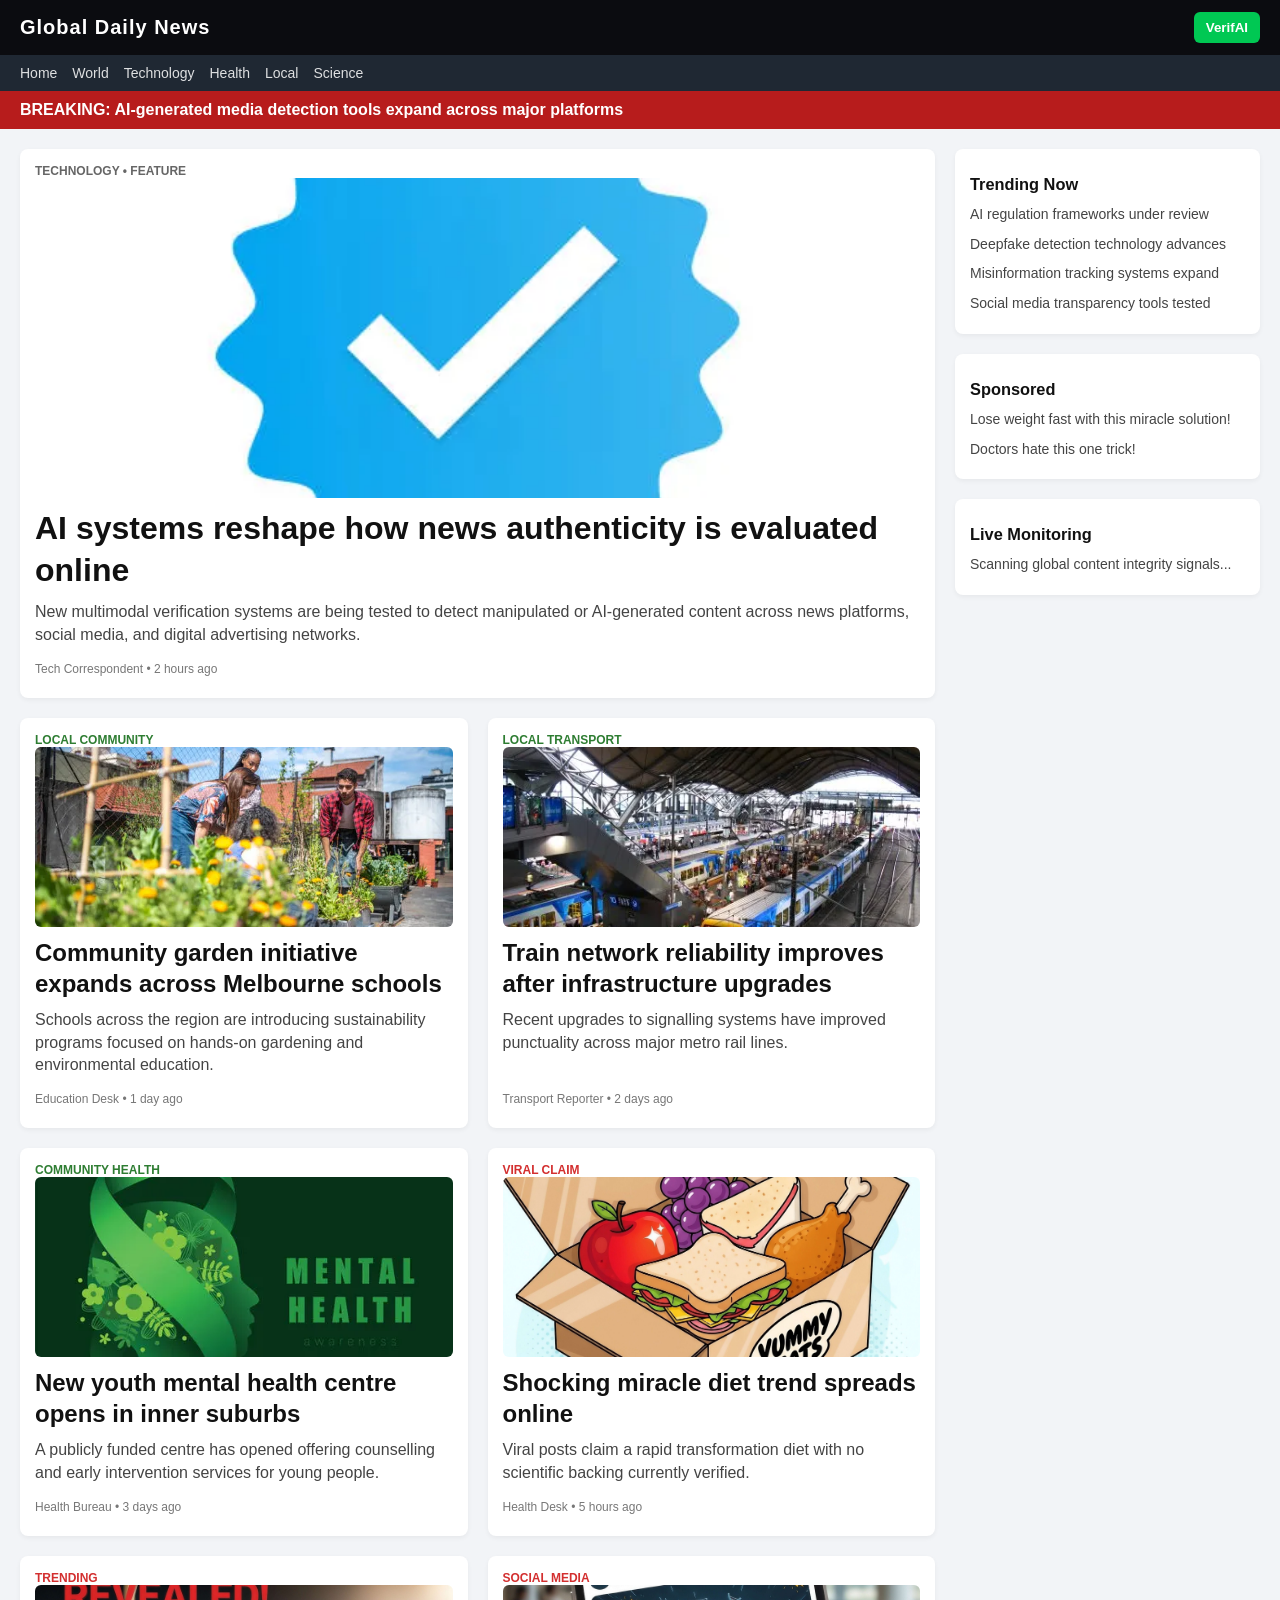
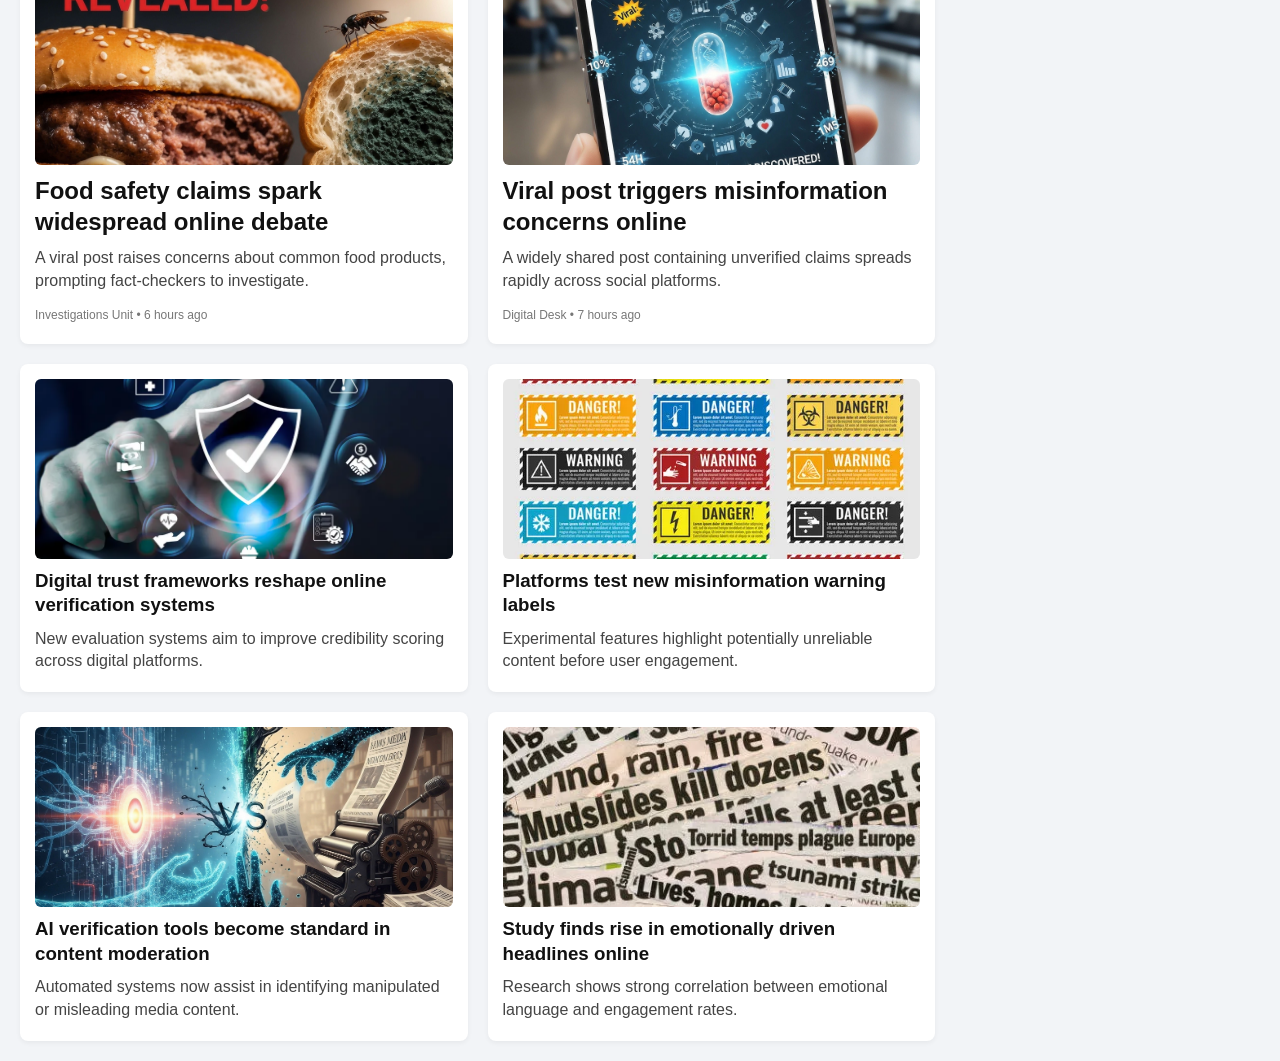
==== pages/news.html @ 673e234b "Added mock websites and images" ====
<!DOCTYPE html>
<html lang="en">
<head>
    <meta charset="UTF-8">
    <meta name="viewport" content="width=device-width, initial-scale=1.0">
    <title>Global Daily News</title>
    <link rel="stylesheet" href="../styles/styles.css">
</head>
<body>

<div class="topbar">
    <div class="brand">Global Daily News</div>
    <button class="verifai-btn" onclick="runVerifAI()">VerifAI</button>
</div>

<div class="navbar">
    <a href="#">Home</a>
    <a href="#">World</a>
    <a href="#">Technology</a>
    <a href="#">Health</a>
    <a href="#">Local</a>
    <a href="#">Science</a>
</div>

<div style="background:#b71c1c;color:white;padding:10px 20px;font-weight:bold;">
    BREAKING: AI-generated media detection tools expand across major platforms
</div>

<div class="page">

    <div class="main-content">

        <div class="card featured">
            <div style="font-size:12px;color:#666;font-weight:bold;">TECHNOLOGY • FEATURE</div>
            <img src="../assets/images/verification.png" alt="Verification Interface">
            <h1>AI systems reshape how news authenticity is evaluated online</h1>
            <p>
                New multimodal verification systems are being tested to detect manipulated or AI-generated content
                across news platforms, social media, and digital advertising networks.
            </p>
            <p style="font-size:12px;color:#777;margin-top:auto;padding-top:10px;">Tech Correspondent • 2 hours ago</p>
        </div>

        <div class="card">
            <div style="font-size:12px;color:#2e7d32;font-weight:bold;">LOCAL COMMUNITY</div>
            <img src="../assets/images/communitygarden.png" alt="Community Garden">
            <h2>Community garden initiative expands across Melbourne schools</h2>
            <p>
                Schools across the region are introducing sustainability programs focused on hands-on gardening
                and environmental education.
            </p>
            <p style="font-size:12px;color:#777;margin-top:auto;padding-top:10px;">Education Desk • 1 day ago</p>
        </div>

        <div class="card">
            <div style="font-size:12px;color:#2e7d32;font-weight:bold;">LOCAL TRANSPORT</div>
            <img src="../assets/images/train.png" alt="Train Network">
            <h2>Train network reliability improves after infrastructure upgrades</h2>
            <p>
                Recent upgrades to signalling systems have improved punctuality across major metro rail lines.
            </p>
            <p style="font-size:12px;color:#777;margin-top:auto;padding-top:10px;">Transport Reporter • 2 days ago</p>
        </div>

        <div class="card">
            <div style="font-size:12px;color:#2e7d32;font-weight:bold;">COMMUNITY HEALTH</div>
            <img src="../assets/images/mentalhealth.png" alt="Mental Health Centre">
            <h2>New youth mental health centre opens in inner suburbs</h2>
            <p>
                A publicly funded centre has opened offering counselling and early intervention services for young people.
            </p>
            <p style="font-size:12px;color:#777;margin-top:auto;padding-top:10px;">Health Bureau • 3 days ago</p>
        </div>

        <div class="card">
            <div style="font-size:12px;color:#d32f2f;font-weight:bold;">VIRAL CLAIM</div>
            <img src="../assets/images/genAI-food.jpg" alt="Miracle Diet Claim">
            <h2>Shocking miracle diet trend spreads online</h2>
            <p>
                Viral posts claim a rapid transformation diet with no scientific backing currently verified.
            </p>
            <p style="font-size:12px;color:#777;margin-top:auto;padding-top:10px;">Health Desk • 5 hours ago</p>
        </div>

        <div class="card">
            <div style="font-size:12px;color:#d32f2f;font-weight:bold;">TRENDING</div>
            <img src="../assets/images/genAI-foodsafety.jpg" alt="Food Safety Debate">
            <h2>Food safety claims spark widespread online debate</h2>
            <p>
                A viral post raises concerns about common food products, prompting fact-checkers to investigate.
            </p>
            <p style="font-size:12px;color:#777;margin-top:auto;padding-top:10px;">Investigations Unit • 6 hours ago</p>
        </div>

        <div class="card">
            <div style="font-size:12px;color:#d32f2f;font-weight:bold;">SOCIAL MEDIA</div>
            <img src="../assets/images/genAI-socialmediapost.jpg" alt="Misinformation Warnings">
            <h2>Viral post triggers misinformation concerns online</h2>
            <p>
                A widely shared post containing unverified claims spreads rapidly across social platforms.
            </p>
            <p style="font-size:12px;color:#777;margin-top:auto;padding-top:10px;">Digital Desk • 7 hours ago</p>
        </div>

        <div class="card">
            <img src="../assets/images/digitaltrustframe.png" alt="Trust Frameworks">
            <h3>Digital trust frameworks reshape online verification systems</h3>
            <p>New evaluation systems aim to improve credibility scoring across digital platforms.</p>
        </div>

        <div class="card">
            <img src="../assets/images/warninglabels.png" alt="Warning Labels">
            <h3>Platforms test new misinformation warning labels</h3>
            <p>Experimental features highlight potentially unreliable content before user engagement.</p>
        </div>

        <div class="card">
            <img src="../assets/images/genAI-aivsnews.jpg" alt="AI Verification Content Modification">
            <h3>AI verification tools become standard in content moderation</h3>
            <p>Automated systems now assist in identifying manipulated or misleading media content.</p>
        </div>

        <div class="card">
            <img src="../assets/images/headlines.png" alt="Headline Study">
            <h3>Study finds rise in emotionally driven headlines online</h3>
            <p>Research shows strong correlation between emotional language and engagement rates.</p>
        </div>

    </div> <div class="sidebar">

    <div class="card">
        <h3>Trending Now</h3>
        <p>AI regulation frameworks under review</p>
        <p>Deepfake detection technology advances</p>
        <p>Misinformation tracking systems expand</p>
        <p>Social media transparency tools tested</p>
    </div>

    <div class="card">
        <h3>Sponsored</h3>
        <p>Lose weight fast with this miracle solution!</p>
        <p>Doctors hate this one trick!</p>
    </div>

    <div class="card">
        <h3>Live Monitoring</h3>
        <p>Scanning global content integrity signals...</p>
    </div>

</div> </div> <script src="script.js"></script>
</body>
</html>
---- styles/styles.css ----
body {
    font-family: Arial, Helvetica, sans-serif;
    margin: 0;
    background: #f2f4f7;
    color: #111;
}

/* ================= TOP BAR ================= */
.topbar {
    background: #0b0c10;
    color: white;
    padding: 12px 20px;
    display: flex;
    justify-content: space-between;
    align-items: center;
}

.brand {
    font-size: 20px;
    font-weight: bold;
    letter-spacing: 1px;
}

/* ================= NAV BAR ================= */
.navbar {
    background: #1f2833;
    display: flex;
    gap: 15px;
    padding: 10px 20px;
    font-size: 14px;
}

.navbar a {
    color: white;
    text-decoration: none;
    opacity: 0.85;
}

.navbar a:hover {
    opacity: 1;
}

/* ================= MAIN LAYOUT ================= */
.page {
    display: grid;
    /* Two-column layout: 3 parts content area, 1 part sidebar */
    grid-template-columns: 3fr 1fr;
    gap: 20px;
    padding: 20px;
    max-width: 1400px;
    margin: 0 auto;
    align-items: flex-start;
}

/* Responsively grids out all standard news cards */
.main-content {
    display: grid;
    grid-template-columns: repeat(auto-fill, minmax(320px, 1fr));
    gap: 20px;
}

/* ================= CARD SYSTEM ================= */
.card {
    background: white;
    border-radius: 8px;
    box-shadow: 0 2px 5px rgba(0,0,0,0.05);

    /* Width is handled responsively by the grid engine */
    width: 100%;
    box-sizing: border-box;

    display: flex;
    flex-direction: column;
    overflow: hidden;
    position: relative;
    padding: 15px;
    transition: 0.2s ease;
}

/* Hover effect */
.card:hover {
    transform: translateY(-3px);
    box-shadow: 0 6px 15px rgba(0,0,0,0.12);
}

/* ================= IMAGES ================= */
.card img {
    width: 100%;
    height: 180px;
    object-fit: cover;
    border-radius: 6px;
    flex-shrink: 0;
}

/* ================= TEXT ================= */
.card h1,
.card h2,
.card h3 {
    margin: 10px 0 5px 0;
    line-height: 1.3;
}

.card p {
    margin: 5px 0;
    color: #444;
    line-height: 1.4;
}

/* ================= FEATURED CARD ================= */
/* Forces the top card to span completely across the news grid rows */
.card.featured {
    grid-column: 1 / -1;
}

.card.featured img {
    height: 320px; /* Gives the focal point story a larger impact image */
}

/* ================= SIDEBAR ================= */
.sidebar {
    display: flex;
    flex-direction: column;
    gap: 20px;
}

.sidebar .card {
    font-size: 14px;
}

/* ================= VERIFAI BUTTON ================= */
.verifai-btn {
    background: #00c853;
    border: none;
    padding: 8px 12px;
    color: white;
    cursor: pointer;
    border-radius: 6px;
    font-weight: bold;
}

/* ================= VERIFAI BADGE ================= */
.badge {
    position: absolute;
    top: 10px;
    right: 10px;
    font-size: 18px;
}

body.recipe-theme {
    background: #fff7f0;
    color: #2b1d16;
}

/* Top bar different colour */
body.recipe-theme .topbar {
    background: #7a3e2b;
}

/* Nav bar warm tone */
body.recipe-theme .navbar {
    background: #a85c41;
}

/* Page layout becomes vertical flow (not news grid) */
body.recipe-theme .page {
    display: flex;
    gap: 20px;
    padding: 20px;
    max-width: 1200px;
    margin: 0 auto;
}

/* Main column becomes cookbook style */
body.recipe-theme .main-content {
    display: flex;
    flex-direction: column;
    gap: 20px;
    flex: 3;
}

/* Recipe cards are now WIDE panels (not tiles) */
body.recipe-theme .card {
    width: 100%;
    height: auto;
    border-radius: 14px;
    background: #fff;
    box-shadow: 0 6px 18px rgba(0,0,0,0.08);
}

/* Featured recipe becomes hero style */
body.recipe-theme .card.featured {
    border-left: 6px solid #d9773f;
}

/* Images taller for food emphasis */
body.recipe-theme .card img {
    height: 260px;
    border-radius: 12px;
}

/* Sidebar becomes “ingredient / ads panel” */
body.recipe-theme .sidebar {
    flex: 1;
}

/* Sidebar cards styled like shopping modules */
body.recipe-theme .sidebar .card {
    background: #fff3e6;
    border-left: 4px solid #d9773f;
}

/* Buttons updated */
body.recipe-theme .verifai-btn {
    background: #ff7a3d;
}

body.shop-theme {
    background: #f5f7fb;
    color: #1a1a1a;
}

/* Top bar */
body.shop-theme .topbar {
    background: #1e2a38;
}

/* Nav */
body.shop-theme .navbar {
    background: #2c3e50;
}

/* Layout */
body.shop-theme .page {
    display: flex;
    gap: 20px;
    padding: 20px;
    max-width: 1300px;
    margin: 0 auto;
}

/* Product grid */
body.shop-theme .main-content {
    display: grid;
    grid-template-columns: repeat(auto-fill, minmax(240px, 1fr));
    gap: 15px;
    flex: 3;
}

/* Product cards (smaller, tighter than news/recipes) */
body.shop-theme .card {
    width: 100%;
    height: 360px;
    padding: 12px;
    border-radius: 10px;
    background: white;
    box-shadow: 0 2px 8px rgba(0,0,0,0.06);
    display: flex;
    flex-direction: column;
    overflow: hidden;
}

/* Product images */
body.shop-theme .card img {
    height: 140px;
    width: 100%;
    object-fit: cover;
    border-radius: 8px;
}

/* Prices */
.price {
    font-weight: bold;
    color: #1e7a3a;
    margin-top: auto;
}

/* Ads styling (VERY important for VerifAI demo) */
.ad {
    border: 2px dashed #ff9800;
    background: #fff8e6;
}

/* Fake sketchy ads */
.ad.sketchy {
    border: 2px dashed red;
    background: #fff0f0;
}

/* VerifAI button */
body.shop-theme .verifai-btn {
    background: #00a8ff;
}
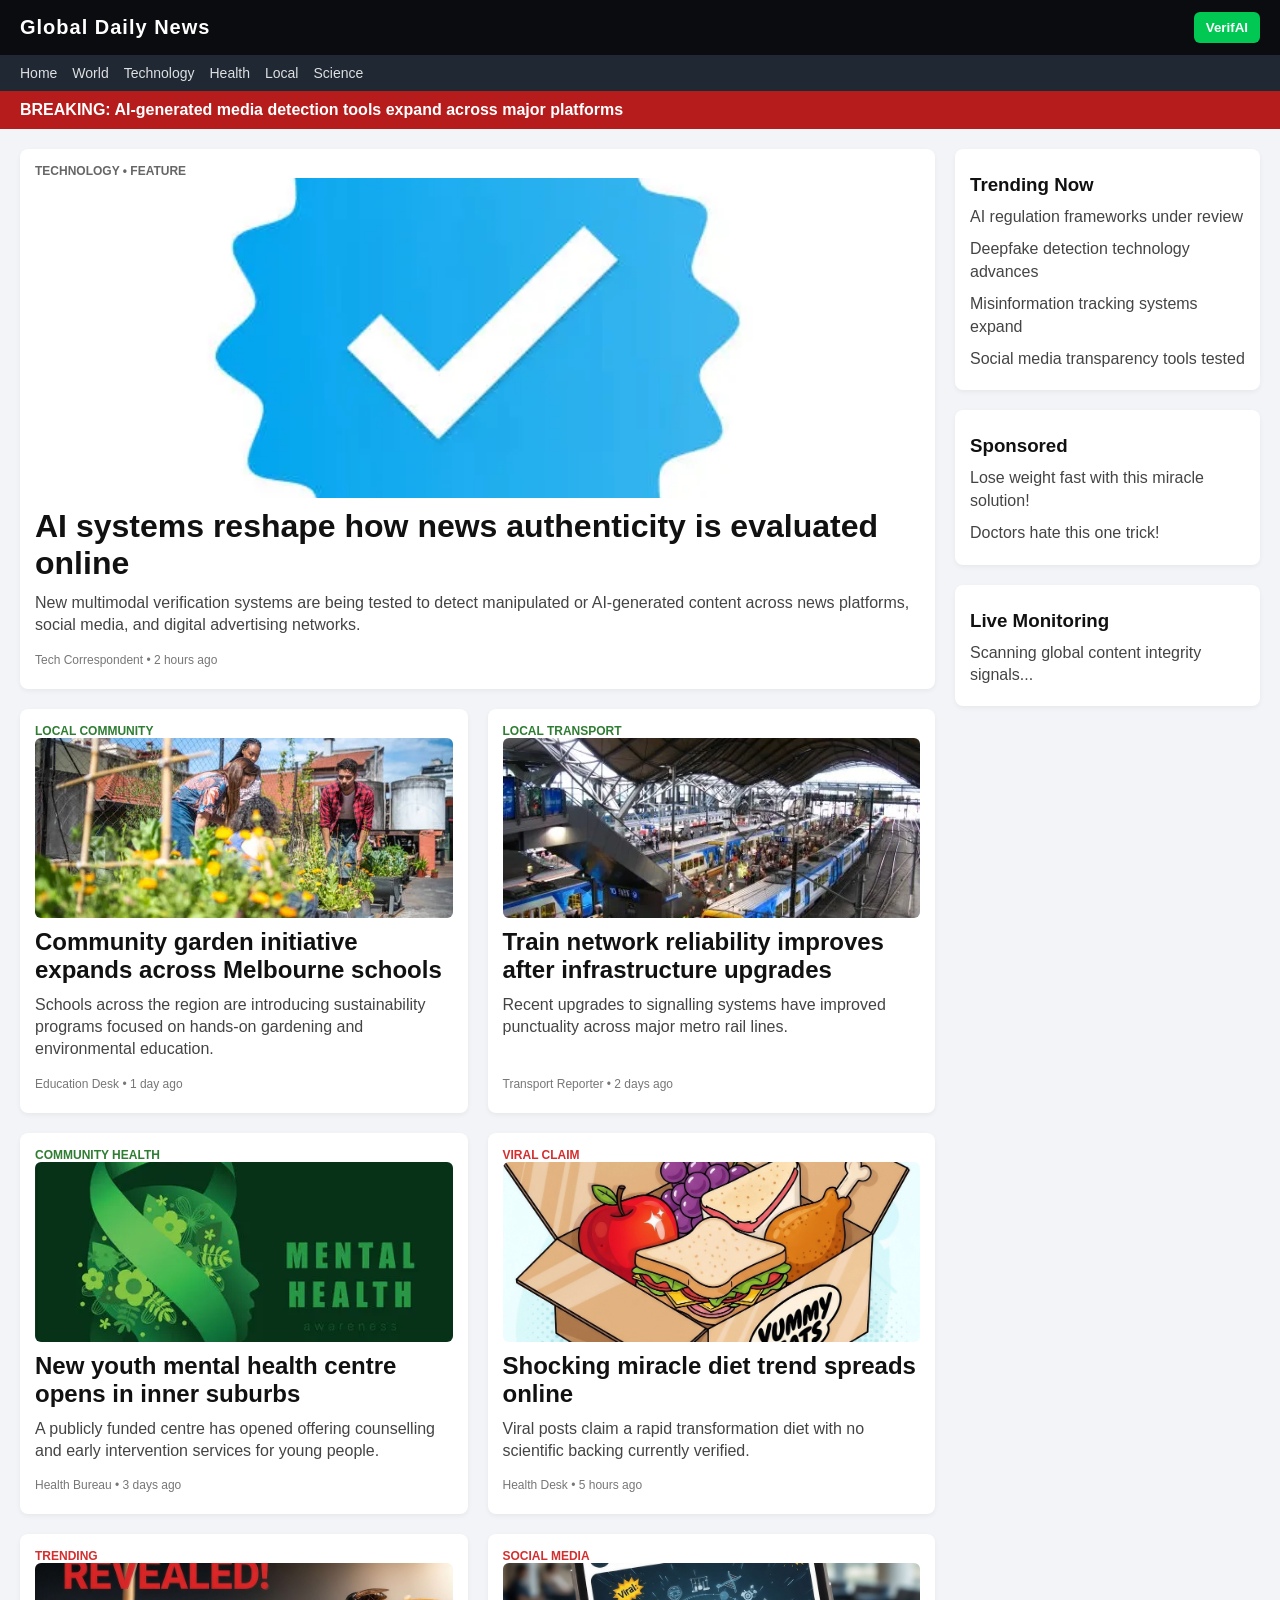
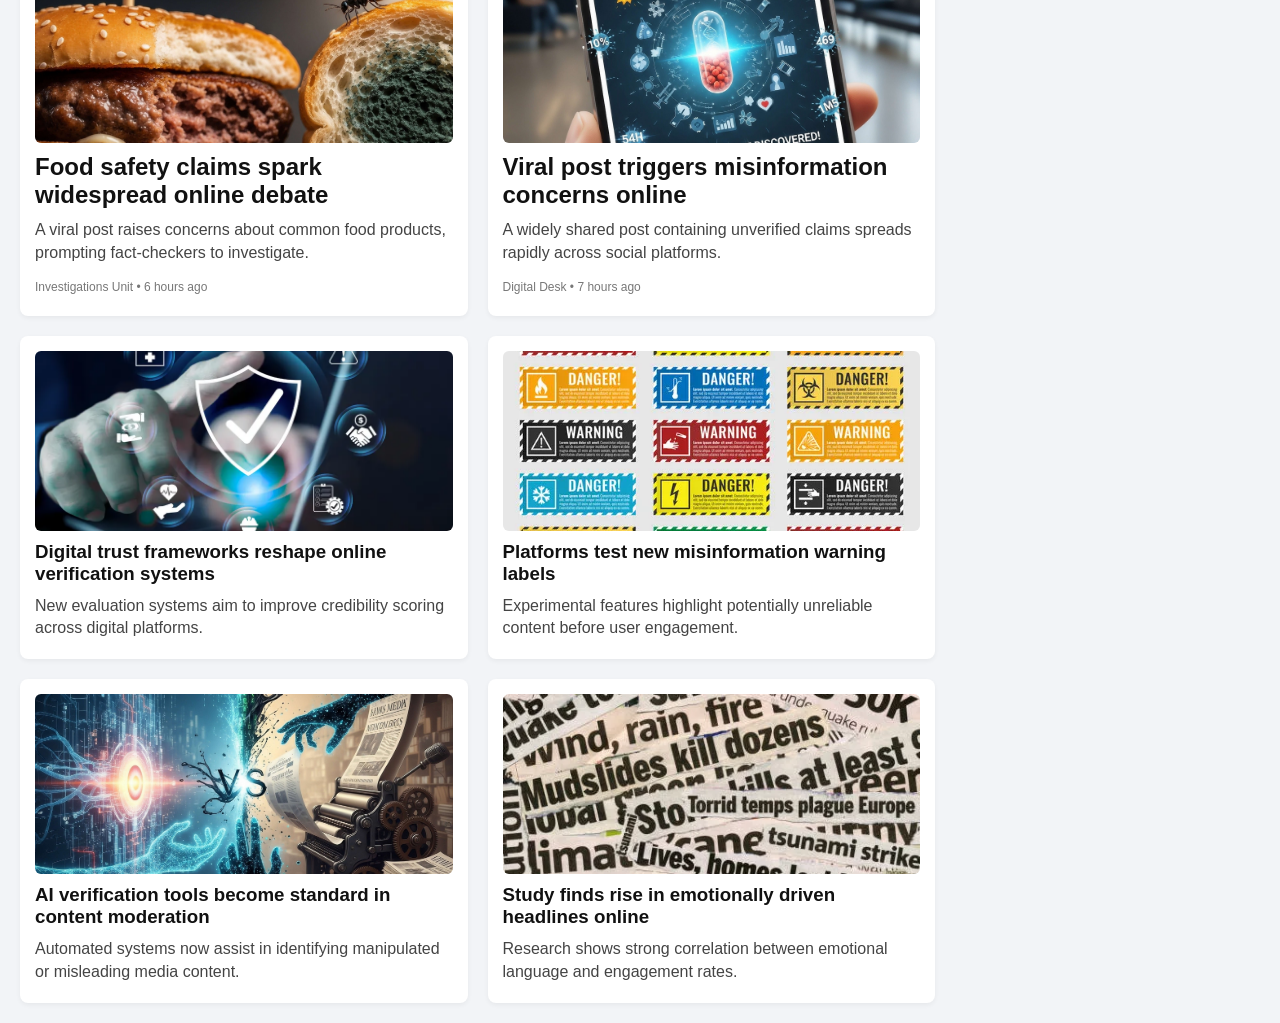
==== commit 00a3a9c4: "added script and one ui for prototype viewing" ====
--- a/pages/news.html
+++ b/pages/news.html
@@ -147,6 +147,7 @@
         <p>Scanning global content integrity signals...</p>
     </div>
 
-</div> </div> <script src="script.js"></script>
+</div> </div> <script src="../scripts/script.js"></script>
+
 </body>
 </html>
--- a/styles/styles.css
+++ b/styles/styles.css
@@ -21,7 +21,7 @@
     letter-spacing: 1px;
 }
 
-/* ================= NAV BAR ================= */
+/* ================= NAV ================= */
 .navbar {
     background: #1f2833;
     display: flex;
@@ -40,64 +40,67 @@
     opacity: 1;
 }
 
-/* ================= MAIN LAYOUT ================= */
+/* ================= LAYOUT ================= */
 .page {
     display: grid;
-    /* Two-column layout: 3 parts content area, 1 part sidebar */
     grid-template-columns: 3fr 1fr;
     gap: 20px;
     padding: 20px;
     max-width: 1400px;
     margin: 0 auto;
-    align-items: flex-start;
-}
-
-/* Responsively grids out all standard news cards */
+}
+
 .main-content {
     display: grid;
     grid-template-columns: repeat(auto-fill, minmax(320px, 1fr));
     gap: 20px;
 }
 
-/* ================= CARD SYSTEM ================= */
+.sidebar {
+    display: flex;
+    flex-direction: column;
+    gap: 20px;
+}
+
+/* ================= CARD ================= */
 .card {
     background: white;
     border-radius: 8px;
     box-shadow: 0 2px 5px rgba(0,0,0,0.05);
-
-    /* Width is handled responsively by the grid engine */
-    width: 100%;
-    box-sizing: border-box;
-
+    padding: 15px;
     display: flex;
     flex-direction: column;
+    position: relative;
     overflow: hidden;
-    position: relative;
-    padding: 15px;
     transition: 0.2s ease;
 }
 
-/* Hover effect */
 .card:hover {
     transform: translateY(-3px);
     box-shadow: 0 6px 15px rgba(0,0,0,0.12);
 }
 
-/* ================= IMAGES ================= */
 .card img {
     width: 100%;
     height: 180px;
     object-fit: cover;
     border-radius: 6px;
-    flex-shrink: 0;
+}
+
+/* featured */
+.card.featured {
+    grid-column: 1 / -1;
+}
+
+.card.featured img {
+    height: 320px;
 }
 
 /* ================= TEXT ================= */
 .card h1,
 .card h2,
 .card h3 {
-    margin: 10px 0 5px 0;
-    line-height: 1.3;
+    margin: 10px 0 5px;
 }
 
 .card p {
@@ -106,187 +109,212 @@
     line-height: 1.4;
 }
 
-/* ================= FEATURED CARD ================= */
-/* Forces the top card to span completely across the news grid rows */
-.card.featured {
-    grid-column: 1 / -1;
-}
-
-.card.featured img {
-    height: 320px; /* Gives the focal point story a larger impact image */
-}
-
-/* ================= SIDEBAR ================= */
-.sidebar {
-    display: flex;
-    flex-direction: column;
-    gap: 20px;
-}
-
-.sidebar .card {
-    font-size: 14px;
-}
-
-/* ================= VERIFAI BUTTON ================= */
+/* ================= BADGES ================= */
+.badge {
+    position: relative;
+    font-size: 18px;
+    background: rgba(255,255,255,0.95);
+    padding: 4px 6px;
+    border-radius: 6px;
+    cursor: help;
+}
+
+.badge-container {
+    position: absolute;
+    top: 10px;
+    right: 10px;
+    display: flex;
+    gap: 6px;
+    z-index: 10;
+}
+
+/* tooltip */
+.badge::after {
+    content: attr(data-tooltip);
+    position: absolute;
+    top: 120%;
+    right: 0;
+
+    background: rgba(0,0,0,0.85);
+    color: white;
+    padding: 6px 8px;
+    font-size: 11px;
+    border-radius: 6px;
+    white-space: nowrap;
+
+    opacity: 0;
+    transform: translateY(-5px);
+    transition: 0.15s ease;
+    pointer-events: none;
+}
+
+.badge:hover::after {
+    opacity: 1;
+    transform: translateY(0);
+}
+
+/* ================= AI IMAGE BADGE ================= */
+.img-badge {
+    position: absolute;
+    top: 10px;
+    left: 10px;
+    background: #111;
+    color: white;
+    padding: 6px 10px;
+    border-radius: 6px;
+    font-size: 12px;
+    z-index: 50;
+}
+
+/* tooltip */
+.img-badge .tooltip {
+    position: absolute;
+    top: 35px;
+    left: 0;
+
+    background: rgba(0,0,0,0.9);
+    color: white;
+    padding: 8px;
+    border-radius: 6px;
+    width: 220px;
+    font-size: 12px;
+
+    opacity: 0;
+    visibility: hidden;
+    transition: 0.15s ease;
+    z-index: 9999;
+}
+
+.img-badge:hover .tooltip {
+    opacity: 1;
+    visibility: visible;
+}
+
+/* ================= BUTTON ================= */
 .verifai-btn {
     background: #00c853;
     border: none;
     padding: 8px 12px;
     color: white;
+    border-radius: 6px;
+    font-weight: bold;
     cursor: pointer;
-    border-radius: 6px;
-    font-weight: bold;
-}
-
-/* ================= VERIFAI BADGE ================= */
-.badge {
-    position: absolute;
-    top: 10px;
-    right: 10px;
-    font-size: 18px;
-}
-
+}
+
+/* ================= THEMES ================= */
+
+/* RECIPE */
 body.recipe-theme {
     background: #fff7f0;
     color: #2b1d16;
 }
 
-/* Top bar different colour */
 body.recipe-theme .topbar {
     background: #7a3e2b;
 }
 
-/* Nav bar warm tone */
 body.recipe-theme .navbar {
     background: #a85c41;
 }
 
-/* Page layout becomes vertical flow (not news grid) */
-body.recipe-theme .page {
-    display: flex;
-    gap: 20px;
-    padding: 20px;
-    max-width: 1200px;
-    margin: 0 auto;
-}
-
-/* Main column becomes cookbook style */
-body.recipe-theme .main-content {
-    display: flex;
-    flex-direction: column;
-    gap: 20px;
-    flex: 3;
-}
-
-/* Recipe cards are now WIDE panels (not tiles) */
-body.recipe-theme .card {
-    width: 100%;
-    height: auto;
-    border-radius: 14px;
-    background: #fff;
-    box-shadow: 0 6px 18px rgba(0,0,0,0.08);
-}
-
-/* Featured recipe becomes hero style */
-body.recipe-theme .card.featured {
-    border-left: 6px solid #d9773f;
-}
-
-/* Images taller for food emphasis */
-body.recipe-theme .card img {
-    height: 260px;
-    border-radius: 12px;
-}
-
-/* Sidebar becomes “ingredient / ads panel” */
-body.recipe-theme .sidebar {
-    flex: 1;
-}
-
-/* Sidebar cards styled like shopping modules */
 body.recipe-theme .sidebar .card {
     background: #fff3e6;
-    border-left: 4px solid #d9773f;
-}
-
-/* Buttons updated */
-body.recipe-theme .verifai-btn {
-    background: #ff7a3d;
-}
-
+}
+
+/* SHOP */
 body.shop-theme {
     background: #f5f7fb;
-    color: #1a1a1a;
-}
-
-/* Top bar */
+}
+
 body.shop-theme .topbar {
     background: #1e2a38;
 }
 
-/* Nav */
 body.shop-theme .navbar {
     background: #2c3e50;
 }
 
-/* Layout */
-body.shop-theme .page {
-    display: flex;
-    gap: 20px;
-    padding: 20px;
-    max-width: 1300px;
-    margin: 0 auto;
-}
-
-/* Product grid */
 body.shop-theme .main-content {
-    display: grid;
     grid-template-columns: repeat(auto-fill, minmax(240px, 1fr));
-    gap: 15px;
-    flex: 3;
-}
-
-/* Product cards (smaller, tighter than news/recipes) */
+}
+
 body.shop-theme .card {
-    width: 100%;
     height: 360px;
-    padding: 12px;
-    border-radius: 10px;
-    background: white;
-    box-shadow: 0 2px 8px rgba(0,0,0,0.06);
-    display: flex;
-    flex-direction: column;
-    overflow: hidden;
-}
-
-/* Product images */
-body.shop-theme .card img {
-    height: 140px;
-    width: 100%;
-    object-fit: cover;
-    border-radius: 8px;
-}
-
-/* Prices */
+}
+
 .price {
     font-weight: bold;
     color: #1e7a3a;
     margin-top: auto;
 }
 
-/* Ads styling (VERY important for VerifAI demo) */
+/* ads */
 .ad {
     border: 2px dashed #ff9800;
     background: #fff8e6;
 }
 
-/* Fake sketchy ads */
 .ad.sketchy {
     border: 2px dashed red;
     background: #fff0f0;
 }
 
-/* VerifAI button */
-body.shop-theme .verifai-btn {
-    background: #00a8ff;
+/* ================= PAGE SWITCHER ================= */
+.page-switcher {
+    position: fixed;
+    bottom: 15px;
+    left: 50%;
+    transform: translateX(-50%);
+    background: rgba(20,20,20,0.95);
+    padding: 10px;
+    border-radius: 10px;
+    display: flex;
+    gap: 10px;
+    z-index: 9999;
+}
+
+.page-switcher button {
+    background: #00c853;
+    border: none;
+    padding: 8px 12px;
+    color: white;
+    border-radius: 6px;
+    cursor: pointer;
+}
+
+.page-switcher button:hover {
+    opacity: 0.85;
+}
+
+/* ================= PAGE SYSTEM ================= */
+.page-section {
+    display: none;
+}
+
+.active-page {
+    display: block;
+}
+
+.verifai-float {
+    position: fixed;
+    top: 15px;
+    right: 15px;
+    z-index: 10000;
+}
+
+.verifai-float .verifai-btn {
+    background: #00c853;
+    border: none;
+    padding: 10px 14px;
+    color: white;
+    cursor: pointer;
+    border-radius: 8px;
+    font-weight: bold;
+    box-shadow: 0 4px 12px rgba(0,0,0,0.2);
+    transition: 0.2s ease;
+}
+
+.verifai-float .verifai-btn:hover {
+    transform: translateY(-2px);
+    opacity: 0.9;
 }
